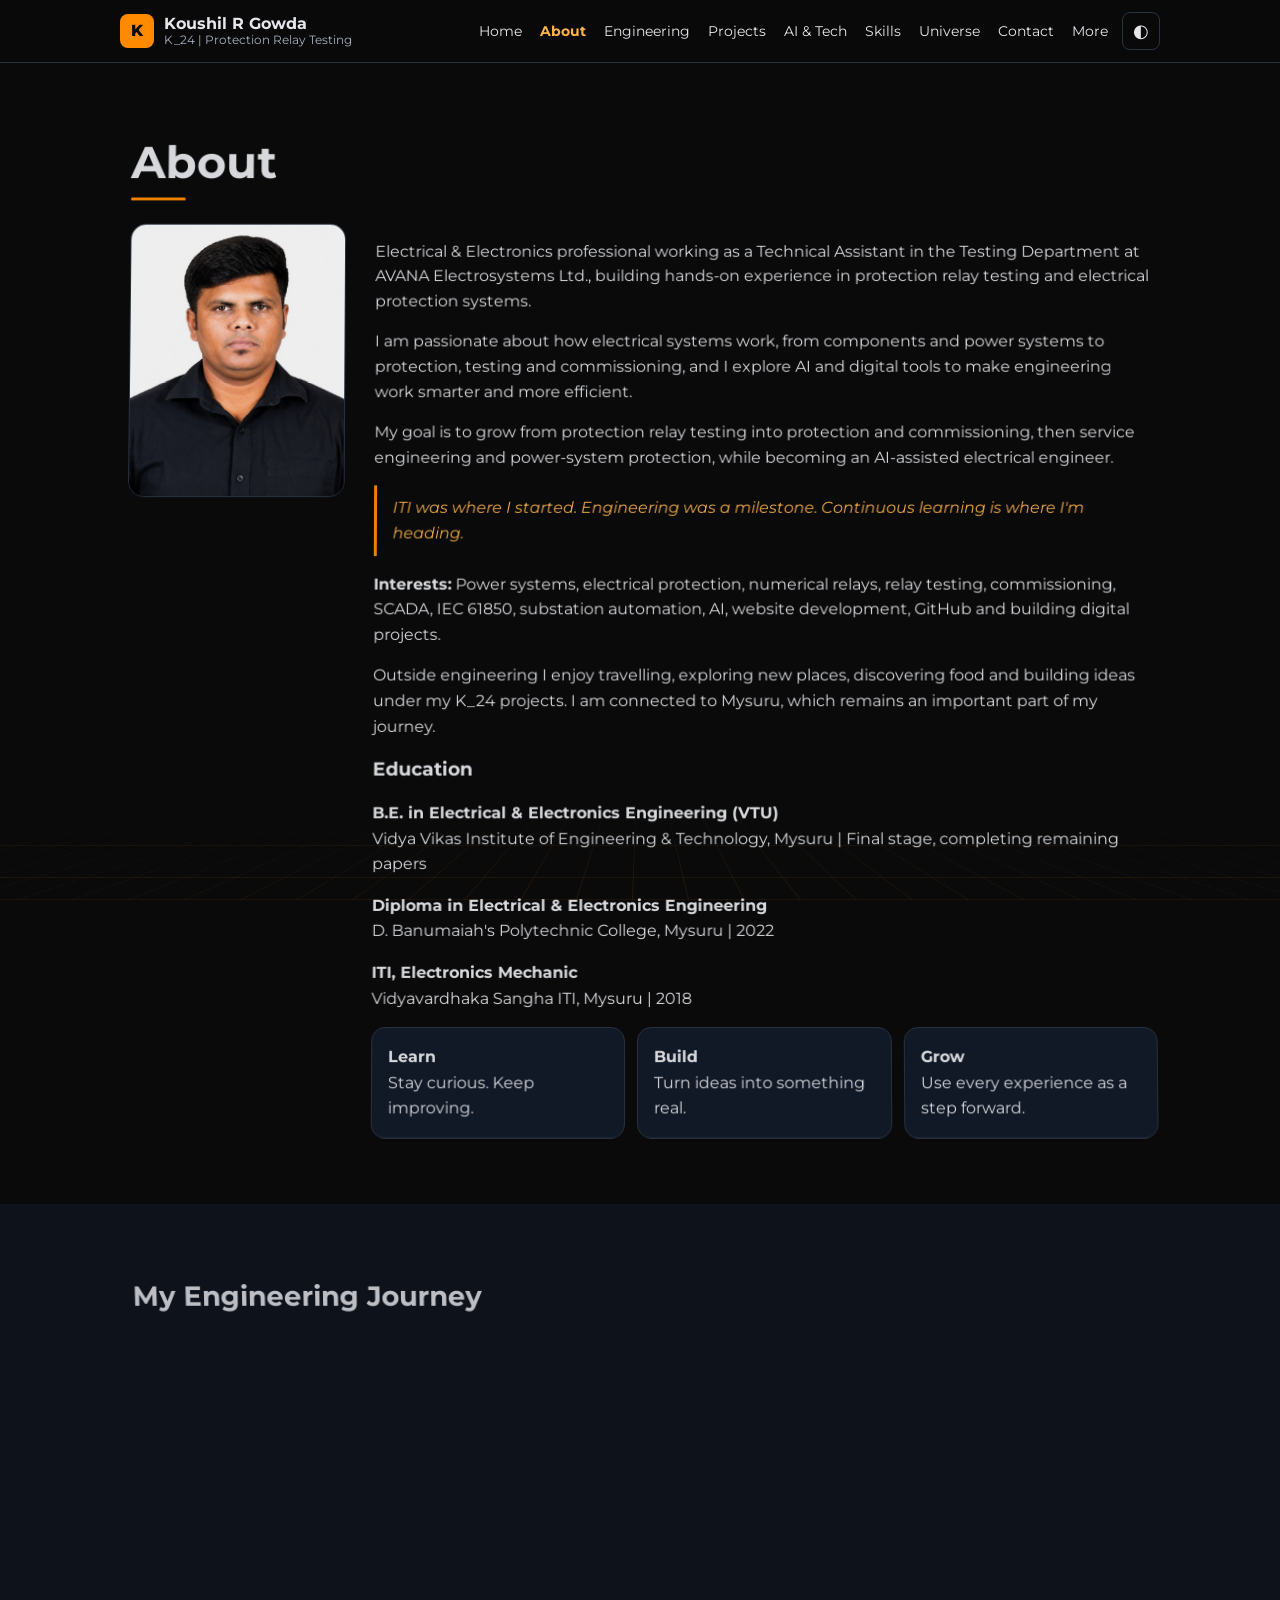
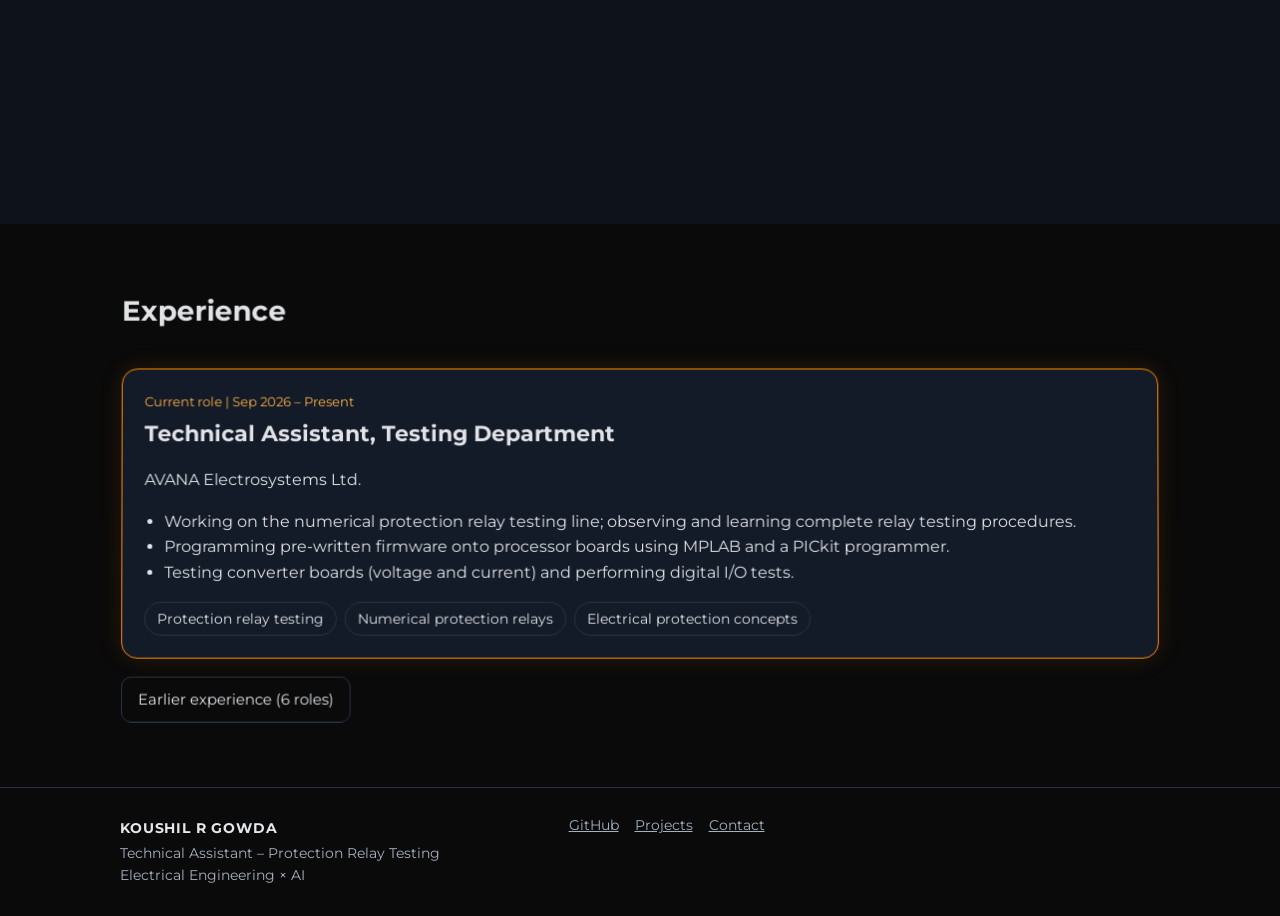
==== about.html @ 08e65fae "Extract uploaded zip" ====
<!DOCTYPE html>
<html lang="en" data-theme="dark">
<head>
<meta charset="utf-8">
<meta name="viewport" content="width=device-width, initial-scale=1">
<title>About & Journey | Koushil R Gowda | K_24</title>
<meta name="description" content="About Koushil R Gowda: journey from ITI to Technical Assistant in protection relay testing, plus current role and education.">
<link rel="canonical" href="https://koushil24.github.io/about.html">
<meta property="og:type" content="website"><meta property="og:url" content="https://koushil24.github.io/about.html"><meta property="og:title" content="About & Journey | Koushil R Gowda | K_24"><meta property="og:description" content="About Koushil R Gowda: journey from ITI to Technical Assistant in protection relay testing, plus current role and education."><meta property="og:image" content="https://koushil24.github.io/assets/images/k24-logo.png">
<meta name="theme-color" content="#0a0a0a">
<link rel="icon" href="assets/images/k24-logo.png" type="image/png">
<link rel="preconnect" href="https://fonts.googleapis.com"><link rel="preconnect" href="https://fonts.gstatic.com" crossorigin><link rel="stylesheet" href="https://fonts.googleapis.com/css2?family=Montserrat:wght@400;600;800&display=swap">
<link rel="stylesheet" href="assets/css/style.css">
</head>
<body data-page="about">
<script src="assets/js/shell.js"></script>
<main id="main">
<section id="about"><div class="wrap"><h1 class="ph">About</h1><div class="about"><img id="a-photo" loading="lazy" alt="Koushil R Gowda" width="220" height="280"><div id="a-text"></div></div></div></section>
<section id="journey"><div class="wrap"><h2>My Engineering Journey</h2><ol class="tl" id="tl"></ol></div></section>
<section id="experience"><div class="wrap"><h2>Experience</h2><div id="ex"></div></div></section>
</main>
<script src="data/profile.js"></script><script src="data/journey.js"></script><script src="data/skills.js"></script><script src="data/experience.js"></script><script src="data/projects.js"></script><script src="data/ai.js"></script><script src="data/learning.js"></script><script src="data/certificates.js"></script>
<script src="assets/js/main.js"></script>
</body></html>
---- assets/css/style.css ----
:root{--bg:#0a0a0a;--bg2:#111827;--card:#131a28;--bd:#2a3344;--tx:#e5e7eb;--mu:#a7b0bf;--ac:#ff8a00;--ac2:#ffb347}
[data-theme=light]{--bg:#f6f4f0;--bg2:#eee8de;--card:#fff;--bd:#ddd3c2;--tx:#1a1a1a;--mu:#5b5448;--ac:#c25e00;--ac2:#a34e00}
*{box-sizing:border-box}html{scroll-behavior:smooth;scroll-padding-top:70px}
body{margin:0;font:16px/1.6 Montserrat,system-ui,-apple-system,Segoe UI,Roboto,sans-serif;background:var(--bg);color:var(--tx)}
a{color:var(--ac2)}.wrap{max-width:1080px;margin:auto;padding:0 20px}
.skip{position:absolute;left:-999px}.skip:focus{left:8px;top:8px;background:#fff;color:#000;padding:8px;z-index:99}
.bar{position:sticky;top:0;z-index:20;background:color-mix(in srgb,var(--bg) 88%,transparent);backdrop-filter:blur(8px);border-bottom:1px solid var(--bd)}
.nav{display:flex;align-items:center;gap:14px;height:62px}
.brand{display:flex;align-items:center;gap:10px;text-decoration:none;color:var(--tx);font-weight:700;line-height:1.2}
.brand small{display:block;font-weight:400;font-size:12px;color:var(--mu)}
.logo{display:grid;place-items:center;width:34px;height:34px;border-radius:8px;background:var(--ac);color:#fff;font-weight:800}
#links{display:flex;gap:16px;margin-left:auto;align-items:center}
#links a,summary{color:var(--tx);text-decoration:none;font-size:14px;cursor:pointer}#links a:hover,summary:hover{color:var(--ac2)}
details{position:relative}summary{list-style:none}details>div{position:absolute;right:0;top:30px;background:var(--card);border:1px solid var(--bd);border-radius:10px;padding:8px 14px;display:grid;gap:6px;min-width:150px}
#menu,#theme{background:none;border:1px solid var(--bd);color:var(--tx);border-radius:8px;width:38px;height:38px;font-size:18px;cursor:pointer}#menu{display:none}
section{padding:64px 0}section:nth-child(even){background:var(--bg2)}
h1{font-size:clamp(34px,6vw,56px);line-height:1.1;margin:.2em 0}h1 span{color:var(--ac2)}h2{font-size:28px;margin:0 0 24px}h3{margin:0 0 10px}
.eyebrow{color:var(--ac2);font-size:12px;letter-spacing:.12em;text-transform:uppercase}.role{font-size:18px;font-weight:600}.tag{color:var(--mu);max-width:520px}
.hero{padding:70px 0 50px;background:radial-gradient(900px 400px at 80% 0,rgba(255,138,0,.18),transparent)}
.hero-grid{display:grid;grid-template-columns:1.2fr 1fr;gap:30px;align-items:center}.art{color:var(--ac);width:100%;max-height:300px}.wire{stroke:var(--ac2);stroke-dasharray:6 6;animation:flow 3s linear infinite}
@keyframes flow{to{stroke-dashoffset:-24}}
.badge{display:inline-block;padding:4px 12px;border:1px solid var(--ac);border-radius:99px;font-size:13px;color:var(--ac2)}
.btns{display:flex;flex-wrap:wrap;gap:12px}.btn{display:inline-block;padding:11px 20px;border:1px solid var(--ac);border-radius:10px;color:var(--tx);text-decoration:none;font-weight:600}
.btn.pri{background:var(--ac);color:#fff}.btn:hover{transform:translateY(-2px)}.soc a{margin-right:16px}
.about{display:grid;grid-template-columns:220px 1fr;gap:30px}.about img{width:220px;height:280px;object-fit:cover;object-position:top;border-radius:16px;border:1px solid var(--bd)}
blockquote{margin:16px 0;padding:10px 16px;border-left:3px solid var(--ac);color:var(--ac2);font-style:italic}
.vals{display:grid;grid-template-columns:repeat(3,1fr);gap:12px}.vals div,.card{background:var(--card);border:1px solid var(--bd);border-radius:14px;padding:16px}
.tl{list-style:none;margin:0;padding:0;display:grid;grid-template-columns:repeat(4,1fr);gap:14px}.tl li{background:var(--card);border:1px solid var(--bd);border-radius:14px;padding:14px}
.tl b{color:var(--ac2);font-size:13px;display:block}.tl span{color:var(--mu);font-size:14px}
.sk{display:grid;grid-template-columns:130px 1fr;gap:6px 16px;margin-bottom:12px}.sk b{color:var(--ac2)}
.job{margin-bottom:22px}.job h3{margin:0}.job p{margin:0;color:var(--mu);font-size:14px}.job ul,#ai-u,#ac{margin:6px 0 0;padding-left:20px}
.grid{display:grid;grid-template-columns:repeat(auto-fill,minmax(250px,1fr));gap:16px}.card h3{font-size:17px}.card p{margin:.4em 0;color:var(--mu);font-size:14px}.card .s{font-size:12px;color:var(--ac2)}
.card{transition:transform .2s,border-color .2s}.card:hover{transform:translateY(-4px);border-color:var(--ac)}.soon{color:var(--mu)}
.stages{list-style:none;display:flex;flex-wrap:wrap;gap:10px;padding:0}.stages li{padding:10px 16px;border:1px solid var(--bd);border-radius:99px;background:var(--card);color:var(--mu)}.stages li.on{border-color:var(--ac);color:var(--tx);background:var(--ac)}
.two{display:grid;grid-template-columns:1fr 1fr;gap:24px}.chips{list-style:none;padding:0;display:flex;flex-wrap:wrap;gap:8px}.chips li{padding:5px 12px;border:1px solid var(--bd);border-radius:99px;background:var(--card);font-size:14px}
.cg{margin-bottom:18px}.cl{display:grid;grid-template-columns:repeat(auto-fill,minmax(250px,1fr));gap:10px}.cl a{display:block;text-decoration:none;color:var(--tx);font-size:14px;background:var(--card);border:1px solid var(--bd);border-radius:12px;padding:10px 14px}.cl small{display:block;color:var(--mu)}
footer{padding:26px 0;border-top:1px solid var(--bd);color:var(--mu);font-size:14px}
@media(max-width:1000px){#menu{display:block;margin-left:auto}#links{display:none;position:absolute;top:62px;left:0;right:0;flex-direction:column;align-items:flex-start;background:var(--bg);padding:14px 20px;border-bottom:1px solid var(--bd);margin:0}#links.open{display:flex}details>div{position:static;border:0;padding:6px 0 0}
.hero-grid,.about,.two{grid-template-columns:1fr}.tl{grid-template-columns:1fr 1fr}.art{max-height:200px}.about img{width:150px;height:190px}.vals{grid-template-columns:1fr}.btn{width:100%;text-align:center}}
@media(max-width:480px){.tl{grid-template-columns:1fr}.sk{grid-template-columns:1fr}section{padding:44px 0}}
@media(prefers-reduced-motion:reduce){*{animation:none!important;transition:none!important;scroll-behavior:auto}}
.lead{font-size:clamp(18px,2.4vw,22px);max-width:560px;margin:.4em 0}.lead2{color:var(--mu);margin:-12px 0 20px;max-width:620px}.now{color:var(--mu);font-size:15px;max-width:560px}
.lnk{align-self:center;font-weight:600}.hero{position:relative;overflow:hidden}.hero-grid{grid-template-columns:1.25fr 1fr}.art{position:absolute;right:-20px;bottom:-10px;width:380px;opacity:.1;pointer-events:none}
.glance{position:relative;background:var(--card);border:1px solid var(--bd);border-radius:16px;padding:18px 20px}.gh{margin:0 0 6px;color:var(--ac2);font-size:12px;letter-spacing:.12em;text-transform:uppercase}
.glance dl{margin:0}.glance a{display:grid;grid-template-columns:78px 1fr;gap:10px;padding:9px 0;border-top:1px solid var(--bd);text-decoration:none;color:var(--tx);font-size:15px}.glance a:first-child{border-top:0}.glance dt{color:var(--mu);font-size:13px}.glance dd{margin:0}.glance a:hover dd{color:var(--ac2)}
.feat{background:var(--card);border:1px solid var(--ac);border-radius:16px;padding:22px;margin-bottom:18px;box-shadow:0 0 24px rgba(255,138,0,.12)}.feat h3{font-size:22px;margin:.2em 0}.feat .s{color:var(--ac2);font-size:13px;margin:0}.feat ul{padding-left:20px}.feat .chips{padding:0;margin:12px 0 0}
.more summary{display:inline-block;padding:10px 16px;border:1px solid var(--bd);border-radius:10px;font-size:15px}.more .job{margin-top:14px}
@media(min-width:1000px){.card.f{grid-column:span 2}}
.rv{opacity:0;transform:translateY(14px);transition:opacity .6s,transform .6s}.rv.in{opacity:1;transform:none}
:focus-visible{outline:2px solid var(--ac2);outline-offset:3px}
.fgrid{display:grid;grid-template-columns:1.5fr 1fr 1fr;gap:20px;align-items:start}.fn{margin:0;font-weight:700;color:var(--tx);letter-spacing:.06em}.fgrid p{margin:.2em 0}.fl{display:flex;gap:16px}.fl a{color:var(--mu)}
@media(max-width:860px){.hero-grid{grid-template-columns:1fr}.art{display:none}.fgrid{grid-template-columns:1fr}.lnk{width:100%;text-align:center;padding:10px}}
.ci{display:flex;gap:12px;align-items:center;background:var(--card);border:1px solid var(--bd);border-radius:12px;padding:10px 12px;font-size:14px}
.ci img{flex:none;width:96px;height:68px;object-fit:cover;object-position:top;border-radius:6px;border:1px solid var(--bd);background:#fff}.ci small{display:block;color:var(--mu)}
.wv{position:absolute;left:0;right:0;bottom:0;height:90px;overflow:hidden;opacity:.28;pointer-events:none}.wv svg{width:2400px;height:90px;animation:drift 14s linear infinite}@keyframes drift{to{transform:translateX(-600px)}}
.art{opacity:.2}.trace{display:block;width:100%;height:38px;color:var(--ac2);margin-bottom:8px}.trace path{stroke-dasharray:1;animation:trace 6s ease-in-out infinite}.trip{fill:#ff6b6b;font:700 11px system-ui;opacity:0;animation:trip 6s infinite}
@keyframes trace{0%{stroke-dashoffset:1}60%,100%{stroke-dashoffset:0}}@keyframes trip{0%,58%{opacity:0}66%,92%{opacity:1}100%{opacity:0}}
h2::after{content:"";display:block;width:0;height:3px;margin-top:8px;background:var(--ac);border-radius:3px;transition:width .8s .2s}.in h2::after{width:48px}
.tl li,.stages li{opacity:0;transform:translateY(12px);transition:opacity .5s,transform .5s,border-color .2s;transition-delay:calc(var(--i,0)*90ms)}.in .tl li,.in .stages li{opacity:1;transform:none}.tl li:hover{border-color:var(--ac)}
.stages li.on{animation:glow 2.8s ease-in-out infinite}@keyframes glow{50%{box-shadow:0 0 16px rgba(255,138,0,.55)}}
.bar #links a,.bar summary{padding:6px 2px}@media(max-width:860px){#links a,summary{padding:10px 0;font-size:16px}}
@media(prefers-reduced-motion:reduce){.wv svg,.trace path,.stages li.on{animation:none!important}.trace path{stroke-dashoffset:0}.trip{opacity:1;animation:none}.tl li,.stages li,.rv{opacity:1!important;transform:none!important}h2::after{width:48px}}

.btn.pri,.logo,.stages li.on{color:#0a0a0a}[data-theme=light] .btn.pri,[data-theme=light] .logo,[data-theme=light] .stages li.on{color:#fff}
.accent{color:var(--ac);font-weight:800;font-size:clamp(20px,3.4vw,30px);line-height:1.2;text-transform:uppercase;margin:.3em 0}.hero h1{font-weight:800}
.orb{position:relative;width:min(340px,78vw);aspect-ratio:1;margin:auto;perspective:900px}.orb i{position:absolute;border-radius:50%;border:3px solid transparent;box-shadow:0 0 28px rgba(255,138,0,.3)}
.orb i:nth-child(1){inset:0;border-top-color:var(--ac);border-bottom-color:var(--ac2);animation:ra 12s linear infinite}.orb i:nth-child(2){inset:10%;border-left-color:#e5e7eb;border-right-color:var(--ac);animation:rb 9s linear infinite}.orb i:nth-child(3){inset:24%;border-color:var(--ac2) transparent;animation:rc 6s linear infinite}
.orb b{position:absolute;inset:34%;display:grid;place-items:center;border-radius:50%;background:radial-gradient(circle,#2b1700,#0a0a0a);border:1px solid var(--ac);color:#fff;font-size:clamp(22px,5.5vw,32px);font-weight:800;letter-spacing:.03em;box-shadow:0 0 40px rgba(255,138,0,.4)}
@keyframes ra{from{transform:rotateX(68deg) rotateZ(0)}to{transform:rotateX(68deg) rotateZ(360deg)}}@keyframes rb{from{transform:rotateY(68deg) rotateZ(0)}to{transform:rotateY(68deg) rotateZ(-360deg)}}@keyframes rc{to{transform:rotate(360deg)}}
.strip{padding:28px 0}.gl{display:grid;grid-template-columns:repeat(5,1fr);gap:12px}.gl a{display:block;padding:12px 14px;border:1px solid var(--bd);border-radius:12px;background:var(--card);text-decoration:none;color:var(--tx);font-size:14px}.gl a:hover{border-color:var(--ac)}.gl dt{display:block;color:var(--ac2);font-size:12px;letter-spacing:.08em;text-transform:uppercase}.gl dd{display:block;margin:2px 0 0}
.gt{margin:26px 0 12px;color:var(--ac2);text-transform:uppercase;letter-spacing:.08em;font-size:14px}.tag{display:inline-block;margin-bottom:6px;padding:2px 10px;border:1px solid var(--ac);border-radius:99px;color:var(--ac2);font-size:11px;font-weight:700;letter-spacing:.08em}
.close{color:var(--ac2);font-weight:800;letter-spacing:.05em}@media(max-width:860px){.gl{grid-template-columns:1fr 1fr}.orb{width:min(250px,70vw);order:-1}}@media(max-width:480px){.gl{grid-template-columns:1fr}}
@media(prefers-reduced-motion:reduce){.orb i{animation:none!important}}

.lock{overflow:hidden}#loader{position:fixed;inset:0;z-index:100;display:grid;place-items:center;background:radial-gradient(620px 420px at 50% 45%,#2e1700,#0a0a0a 72%);transition:opacity .7s,visibility .7s;animation:lf .5s 5s forwards}#loader.hide{opacity:0;visibility:hidden}@keyframes lf{to{opacity:0;visibility:hidden}}
.ld{text-align:center;color:#fff}.ld p{letter-spacing:.32em;font-size:12px;color:#ffb347;margin:20px 0 12px;animation:fi 1.4s .5s both}.lbar{width:220px;height:3px;background:#2a3344;margin:auto;border-radius:3px;overflow:hidden}.lbar span{display:block;height:100%;background:linear-gradient(90deg,#ff8a00,#ffb347);animation:fill 2.3s ease-in-out forwards}@keyframes fill{from{width:0}to{width:100%}}@keyframes fi{from{opacity:0;transform:translateY(8px)}}
.orb.lo{width:min(300px,70vw)}.lo .ologo{animation:pop 1.3s cubic-bezier(.2,.9,.3,1.15) both,float 4s 1.3s ease-in-out infinite}
.ologo{position:absolute;left:50%;top:50%;width:78%;height:auto;transform:translate(-50%,-50%);filter:drop-shadow(0 0 10px rgba(255,138,0,.35));animation:float 4.5s ease-in-out infinite}
@keyframes pop{from{opacity:0;transform:translate(-50%,-50%) scale(.3) rotateY(100deg)}to{opacity:1;transform:translate(-50%,-50%) scale(1)}}@keyframes float{50%{transform:translate(-50%,-54%)}}
.orb{width:min(420px,80vw);transition:transform .2s}.hero{background:radial-gradient(900px 460px at 78% 45%,rgba(255,138,0,.3),transparent),linear-gradient(#0a0a0a,#120c04)}
.nav{gap:12px}#links{gap:14px}
.eng{display:grid;grid-template-columns:1fr 1.1fr;gap:20px;align-items:stretch}.panel{background:linear-gradient(160deg,#1a2233,#0b0f18);border:1px solid var(--bd);border-radius:16px;padding:22px;display:grid;gap:16px;align-content:center;min-height:240px}
.led{display:flex;gap:10px}.led i{width:12px;height:12px;border-radius:50%;background:#2a3344}.led i:nth-child(1){background:#3ddc84}.led i:nth-child(3){background:var(--ac);animation:blink 2s infinite}@keyframes blink{50%{opacity:.25}}
.scr{background:#05080d;border:1px solid var(--ac);border-radius:8px;padding:22px 14px;color:var(--ac2);font-weight:700;letter-spacing:.1em;font-size:13px;text-align:center}.scr small{display:block;color:var(--mu);font-weight:400;margin-top:6px}.btnrow{display:flex;gap:10px}.btnrow i{flex:1;height:26px;border-radius:6px;background:#1d2636;border:1px solid var(--bd)}
.el{list-style:none;margin:10px 0;padding:0}.el li{padding:9px 0;border-top:1px solid var(--bd);font-size:15px}.el li:first-child{border-top:0}em{display:block;font-style:normal;font-size:12px;margin-top:2px;color:var(--mu)}em.h{color:#3ddc84}em.l{color:var(--ac2)}em.p{color:#9db3ff}
.tiles{display:grid;grid-template-columns:repeat(4,1fr);gap:12px;margin-bottom:24px}.tile{background:var(--card);border:1px solid var(--bd);border-radius:14px;padding:16px;transition:transform .2s,border-color .2s}.tile:hover{transform:translateY(-4px);border-color:var(--ac)}.tile b{display:block;font-size:15px}
.uni{width:100%;height:auto;max-width:860px;display:block;margin:auto}.orbit{fill:none;stroke:var(--ac);stroke-opacity:.45;stroke-dasharray:4 8;animation:flow 6s linear infinite}.o2{stroke-opacity:.25;animation-direction:reverse}.nd{fill:var(--ac);stroke:#fff;stroke-width:2}.nd.dv{fill:#1d2636;stroke:var(--ac)}.uni text{fill:var(--tx);font:600 22px Montserrat,system-ui,sans-serif}.uni .dm{fill:var(--mu);font-size:16px;font-weight:400}.uni a:hover .nd,.uni a:focus .nd{filter:drop-shadow(0 0 8px var(--ac))}
.close.big{font-size:clamp(20px,3vw,30px);margin:0 0 18px}
@media(max-width:1000px){.tiles{grid-template-columns:1fr 1fr}.eng{grid-template-columns:1fr}}@media(max-width:480px){.tiles{grid-template-columns:1fr}}
.tl{counter-reset:s}.tl li::before{counter-increment:s;content:counter(s,decimal-leading-zero);display:grid;place-items:center;width:36px;height:36px;margin-bottom:8px;border-radius:50%;border:1px solid var(--ac);color:var(--ac2);font-weight:700;font-size:13px;box-shadow:0 0 14px rgba(255,138,0,.3)}
@media(prefers-reduced-motion:reduce){.lo .ologo,.ologo,.lbar span,.orbit,.led i{animation:none!important}.lbar span{width:100%}}

html{overflow-x:clip}main{overflow-x:clip;animation:enter .8s cubic-bezier(.2,.8,.2,1) both}.ph{font-size:clamp(30px,5vw,46px);margin:0 0 24px}.ph::after{content:"";display:block;width:56px;height:3px;margin-top:10px;background:var(--ac);border-radius:3px}
@keyframes enter{from{opacity:0;transform:perspective(1200px) translateZ(-420px) scale(.8)}to{opacity:1;transform:none}}
body.leaving main{transition:transform .5s cubic-bezier(.6,0,1,1),opacity .5s,filter .5s;transform:perspective(1200px) translateZ(380px) scale(1.25);opacity:0;filter:blur(6px)}
#warp{position:fixed;inset:0;z-index:60;pointer-events:none;opacity:0;background:repeating-conic-gradient(from 0deg at 50% 45%,rgba(255,138,0,.28) 0 2deg,transparent 2deg 10deg),radial-gradient(circle at 50% 45%,transparent 5%,#0a0a0a 75%);transform:scale(.6);transition:opacity .5s,transform .5s}body.leaving #warp{opacity:1;transform:scale(1.6)}
#grid{position:fixed;left:-25%;right:-25%;bottom:0;height:50vh;z-index:-1;pointer-events:none;opacity:.45;background:linear-gradient(rgba(255,138,0,.22) 1px,transparent 1px) 0 0/100% 56px,linear-gradient(90deg,rgba(255,138,0,.22) 1px,transparent 1px) 0 0/56px 100%;background-position-y:calc(var(--sy,0)*1px);transform:perspective(420px) rotateX(64deg);transform-origin:50% 100%;-webkit-mask-image:linear-gradient(transparent,#000);mask-image:linear-gradient(transparent,#000)}
[data-theme=light] #grid{opacity:.18}section:nth-child(even){background:rgba(17,24,39,.6)}[data-theme=light] section:nth-child(even){background:rgba(238,232,222,.7)}
#links a[aria-current=page]{color:var(--ac2);font-weight:700}.hub{display:block;text-decoration:none;color:var(--tx)}.hub:hover{border-color:var(--ac)}
@media(prefers-reduced-motion:reduce){main{animation:none}#grid{display:none}}
.tag.live{border-color:#3ddc84;color:#3ddc84}.tag.live::before{content:"";display:inline-block;width:7px;height:7px;margin-right:6px;border-radius:50%;background:#3ddc84;animation:blink 2s infinite}
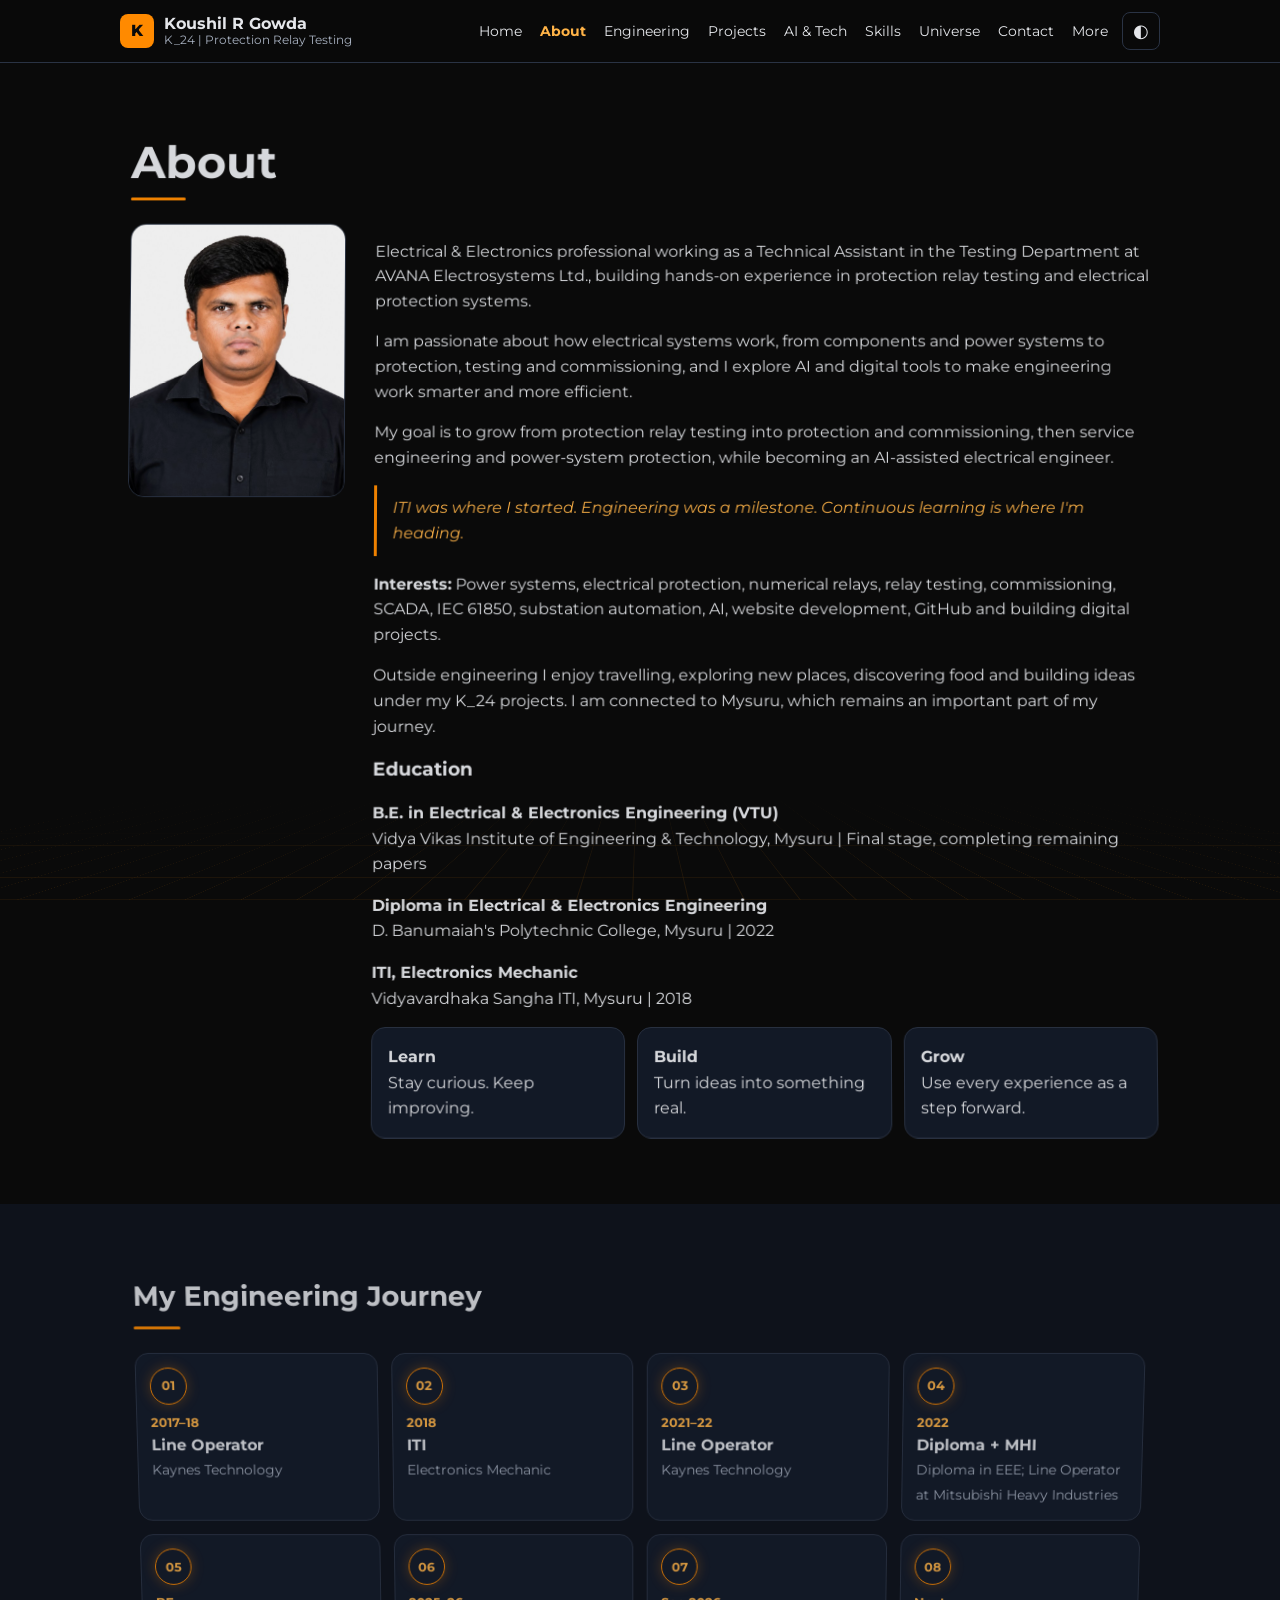
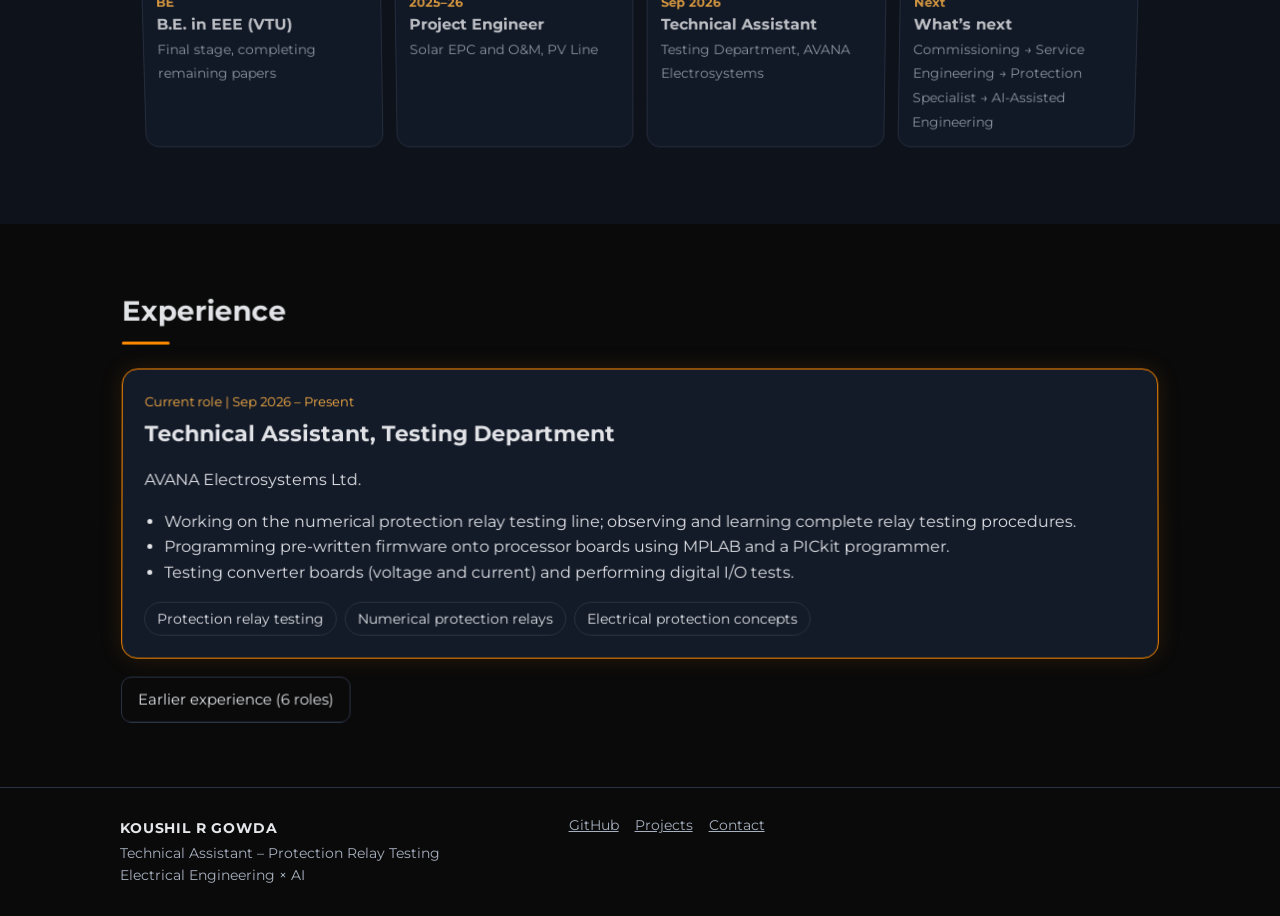
==== commit 74964e46: "Extract uploaded zip" ====
--- a/about.html
+++ b/about.html
@@ -5,8 +5,8 @@
 <meta name="viewport" content="width=device-width, initial-scale=1">
 <title>About & Journey | Koushil R Gowda | K_24</title>
 <meta name="description" content="About Koushil R Gowda: journey from ITI to Technical Assistant in protection relay testing, plus current role and education.">
-<link rel="canonical" href="https://koushil24.github.io/about.html">
-<meta property="og:type" content="website"><meta property="og:url" content="https://koushil24.github.io/about.html"><meta property="og:title" content="About & Journey | Koushil R Gowda | K_24"><meta property="og:description" content="About Koushil R Gowda: journey from ITI to Technical Assistant in protection relay testing, plus current role and education."><meta property="og:image" content="https://koushil24.github.io/assets/images/k24-logo.png">
+<link rel="canonical" href="https://koushil24.github.io/koushil24/about.html">
+<meta property="og:type" content="website"><meta property="og:url" content="https://koushil24.github.io/koushil24/about.html"><meta property="og:title" content="About & Journey | Koushil R Gowda | K_24"><meta property="og:description" content="About Koushil R Gowda: journey from ITI to Technical Assistant in protection relay testing, plus current role and education."><meta property="og:image" content="https://koushil24.github.io/koushil24/assets/images/k24-logo.png">
 <meta name="theme-color" content="#0a0a0a">
 <link rel="icon" href="assets/images/k24-logo.png" type="image/png">
 <link rel="preconnect" href="https://fonts.googleapis.com"><link rel="preconnect" href="https://fonts.gstatic.com" crossorigin><link rel="stylesheet" href="https://fonts.googleapis.com/css2?family=Montserrat:wght@400;600;800&display=swap">
--- a/assets/css/style.css
+++ b/assets/css/style.css
@@ -99,3 +99,17 @@
 #links a[aria-current=page]{color:var(--ac2);font-weight:700}.hub{display:block;text-decoration:none;color:var(--tx)}.hub:hover{border-color:var(--ac)}
 @media(prefers-reduced-motion:reduce){main{animation:none}#grid{display:none}}
 .tag.live{border-color:#3ddc84;color:#3ddc84}.tag.live::before{content:"";display:inline-block;width:7px;height:7px;margin-right:6px;border-radius:50%;background:#3ddc84;animation:blink 2s infinite}
+
+/* v5 fixes: visible journey/AI stages, premium transition, lightbox, project images */
+.tl li,.stages li{opacity:1;transform:none;transition:border-color .2s;animation:rise .7s cubic-bezier(.22,1,.36,1) both;animation-delay:calc(var(--i,0)*70ms)}@keyframes rise{from{opacity:0;transform:translateY(14px)}}
+h2::after{width:48px}
+main{animation:enter .75s cubic-bezier(.22,1,.36,1) both}@keyframes enter{from{opacity:0;transform:translateY(12px) scale(.994);filter:blur(5px)}to{opacity:1;transform:none;filter:none}}
+body.leaving main{transition:opacity .36s ease,transform .36s ease,filter .36s ease;opacity:0;transform:scale(.988);filter:blur(4px)}
+#warp{background:radial-gradient(circle at 50% 38%,#1b1105,#0a0a0a 72%);opacity:0;transform:none;transition:opacity .36s ease;overflow:hidden}body.leaving #warp{opacity:1;transform:none}
+#warp::after{content:"";position:absolute;left:0;right:0;top:0;height:2px;background:linear-gradient(90deg,transparent,var(--ac),transparent);transform:translateX(-100%)}body.leaving #warp::after{transform:translateX(100%);transition:transform .5s ease-in-out}
+.pimg{display:block;width:100%;height:auto;aspect-ratio:16/10;object-fit:cover;border-radius:10px;margin-bottom:12px;border:1px solid var(--bd);cursor:zoom-in;background:#0f1522}
+.ci[data-lb],.pimg{cursor:zoom-in}.ci:focus-visible,.pimg:focus-visible{outline:2px solid var(--ac2);outline-offset:3px}
+#lb{position:fixed;inset:0;z-index:90;background:rgba(5,5,5,.93);display:grid;place-items:center;padding:56px 14px 20px;overflow:auto;animation:fi .25s both}#lb[hidden]{display:none}.lbc{max-width:min(980px,100%);text-align:center}#lb img{max-width:100%;max-height:78vh;border-radius:10px;border:1px solid var(--bd);background:#fff}#lb.tall img{max-height:none;width:100%}.lbp{margin-top:14px}
+.lbx{position:fixed;top:10px;right:10px;width:46px;height:46px;border-radius:50%;background:#111827;color:#fff;border:1px solid var(--ac);font-size:28px;line-height:1;cursor:pointer;z-index:2}html.lbo{overflow:hidden}
+@media(prefers-reduced-motion:reduce){main,.tl li,.stages li{animation:none!important}#lb{animation:none}}
+a.pl{display:block}a.pl .pimg{cursor:pointer;transition:transform .25s,border-color .25s}a.pl:hover .pimg,a.pl:focus-visible .pimg{border-color:var(--ac);transform:translateY(-2px)}a.pl:focus-visible{outline:2px solid var(--ac2);outline-offset:3px;border-radius:10px}
